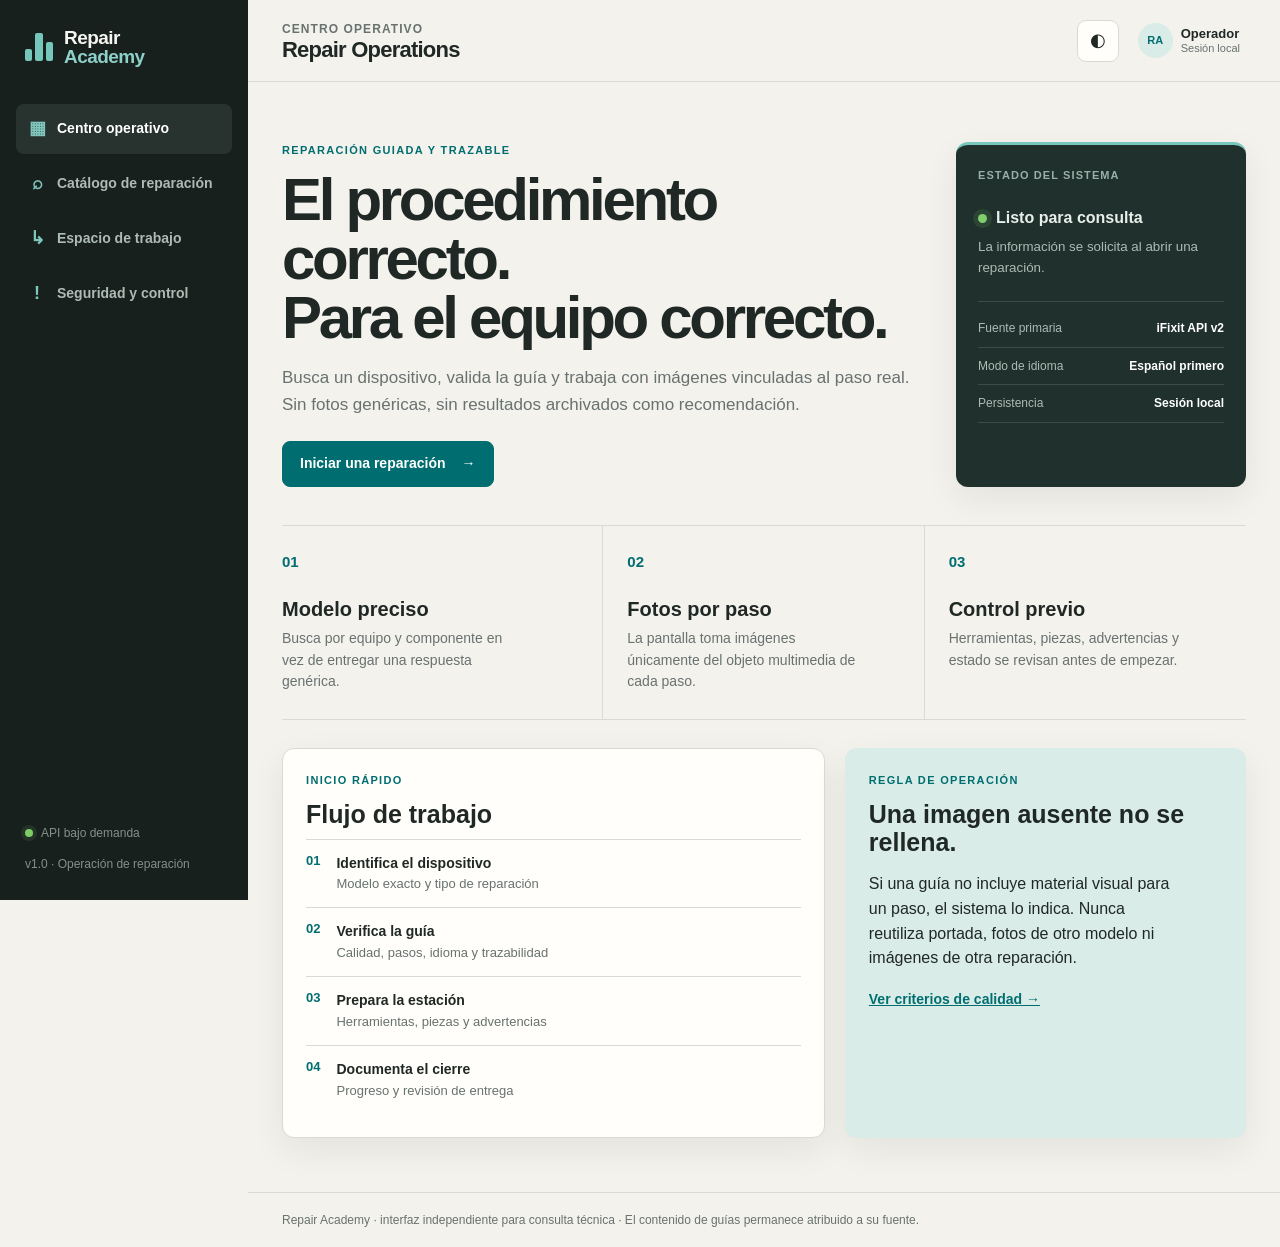
==== index.html @ 05220146 "feat: rebuild as modular repair operations workspace" ====
<!doctype html>
<html lang="es" data-theme="light">
<head>
  <meta charset="utf-8"><meta name="viewport" content="width=device-width,initial-scale=1">
  <meta name="description" content="Repair Academy: espacio operativo de reparación de iPhone con guías verificables y trazabilidad de fuente.">
  <title>Repair Academy | Repair Operations</title>
  <link rel="preconnect" href="https://api.fontshare.com"><link href="https://api.fontshare.com/v2/css?f[]=satoshi@400,500,700&f[]=cabinet-grotesk@600,700&display=swap" rel="stylesheet">
  <link rel="stylesheet" href="assets/styles.css">
</head>
<body>
<a class="skip-link" href="#app-main">Saltar al contenido</a>
<div class="app-shell">
  <aside class="sidebar" aria-label="Navegación principal">
    <a class="brand" href="#dashboard" aria-label="Repair Academy, inicio"><span class="brand-mark" aria-hidden="true"><i></i><i></i><i></i></span><span>Repair<br><b>Academy</b></span></a>
    <nav class="nav" aria-label="Módulos">
      <a data-route="dashboard" href="#dashboard"><span>▦</span> Centro operativo</a>
      <a data-route="catalog" href="#catalog"><span>⌕</span> Catálogo de reparación</a>
      <a data-route="workspace" href="#workspace"><span>↳</span> Espacio de trabajo</a>
      <a data-route="safety" href="#safety"><span>!</span> Seguridad y control</a>
    </nav>
    <div class="sidebar-bottom"><div class="connection"><i></i><span>API bajo demanda</span></div><p>v1.0 · Operación de reparación</p></div>
  </aside>
  <div class="content-shell">
    <header class="topbar"><button class="mobile-menu" id="mobile-menu" aria-label="Abrir navegación">☰</button><div><p class="crumb" id="crumb">Centro operativo</p><h1 id="page-title">Repair Operations</h1></div><div class="top-actions"><button class="theme-toggle" id="theme-toggle" aria-label="Cambiar a modo oscuro">◐</button><button class="operator"><span class="operator-avatar">RA</span><span class="operator-copy"><b>Operador</b><small>Sesión local</small></span></button></div></header>
    <main id="app-main">
      <section class="view active" data-view="dashboard">
        <div class="dashboard-hero"><div><p class="overline">REPARACIÓN GUIADA Y TRAZABLE</p><h2>El procedimiento correcto.<br>Para el equipo correcto.</h2><p class="lead">Busca un dispositivo, valida la guía y trabaja con imágenes vinculadas al paso real. Sin fotos genéricas, sin resultados archivados como recomendación.</p><a class="button primary" href="#catalog">Iniciar una reparación <span>→</span></a></div><aside class="hero-status"><p>ESTADO DEL SISTEMA</p><div><i class="pulse"></i><b>Listo para consulta</b></div><small>La información se solicita al abrir una reparación.</small><dl><div><dt>Fuente primaria</dt><dd>iFixit API v2</dd></div><div><dt>Modo de idioma</dt><dd>Español primero</dd></div><div><dt>Persistencia</dt><dd>Sesión local</dd></div></dl></aside></div>
        <section class="metric-grid" aria-label="Principios del sistema"><article><span class="metric-num">01</span><h3>Modelo preciso</h3><p>Busca por equipo y componente en vez de entregar una respuesta genérica.</p></article><article><span class="metric-num">02</span><h3>Fotos por paso</h3><p>La pantalla toma imágenes únicamente del objeto multimedia de cada paso.</p></article><article><span class="metric-num">03</span><h3>Control previo</h3><p>Herramientas, piezas, advertencias y estado se revisan antes de empezar.</p></article></section>
        <section class="two-col"><article class="panel"><div class="panel-head"><div><p class="overline">INICIO RÁPIDO</p><h3>Flujo de trabajo</h3></div></div><ol class="flow"><li><b>01</b><div><strong>Identifica el dispositivo</strong><span>Modelo exacto y tipo de reparación</span></div></li><li><b>02</b><div><strong>Verifica la guía</strong><span>Calidad, pasos, idioma y trazabilidad</span></div></li><li><b>03</b><div><strong>Prepara la estación</strong><span>Herramientas, piezas y advertencias</span></div></li><li><b>04</b><div><strong>Documenta el cierre</strong><span>Progreso y revisión de entrega</span></div></li></ol></article><article class="panel attention"><p class="overline">REGLA DE OPERACIÓN</p><h3>Una imagen ausente no se rellena.</h3><p>Si una guía no incluye material visual para un paso, el sistema lo indica. Nunca reutiliza portada, fotos de otro modelo ni imágenes de otra reparación.</p><a href="#safety">Ver criterios de calidad →</a></article></section>
      </section>
      <section class="view" data-view="catalog">
        <div class="view-intro"><div><p class="overline">EXPLORAR REPARACIONES</p><h2>Encuentra una guía adecuada</h2><p>Primero se consulta el índice interno de modelos. Después, la fuente devuelve la guía individual y sus recursos.</p></div></div>
        <section class="search-console"><div class="search-main"><label for="search-input">Modelo, pieza o intervención</label><div><input id="search-input" type="search" placeholder="Ej. iPhone 13 batería, iPhone 15 pantalla"><button class="button primary" id="search-button">Buscar</button></div></div><div class="quick-set"><span>Accesos directos</span><div id="quick-actions"></div></div></section>
        <section class="catalog-layout"><aside class="filter-panel"><p class="overline">FILTROS</p><label>Familia<select id="family-filter"><option value="all">Todos los modelos</option></select></label><label>Intervención<select id="component-filter"><option value="all">Todos los componentes</option><option value="battery">Batería</option><option value="screen">Pantalla</option><option value="charging">Puerto de carga</option><option value="camera">Cámara</option></select></label><button id="clear-filters" class="text-button">Limpiar filtros</button><hr><p class="filter-note">El catálogo es una ayuda de descubrimiento; la aplicación no declara que haya compatibilidad hasta validar la guía individual.</p></aside><div><div class="result-head"><h3>Modelos disponibles</h3><span id="catalog-count"></span></div><div class="device-grid" id="device-grid"></div></div></section>
        <section class="search-results hidden" id="search-results-section"><div class="result-head"><h3>Guías evaluadas</h3><span id="guide-status"></span></div><div id="guide-results" class="guide-grid"></div></section>
      </section>
      <section class="view" data-view="workspace">
        <div id="workspace-empty" class="workspace-empty"><p class="overline">ESPACIO DE TRABAJO</p><h2>Selecciona una guía para abrir una orden de reparación.</h2><p>El espacio agrupa prechequeo, herramientas, piezas, procedimiento, evidencia visual y cierre.</p><a class="button primary" href="#catalog">Abrir catálogo <span>→</span></a></div>
        <div id="workspace-content" class="hidden"></div>
      </section>
      <section class="view" data-view="safety">
        <div class="view-intro"><div><p class="overline">GOBERNANZA DEL PROCEDIMIENTO</p><h2>Seguridad, calidad y trazabilidad</h2><p>Las guías de terceros no sustituyen evaluación técnica ni procedimientos oficiales de servicio. Esta vista explica las reglas que aplica Repair Academy.</p></div></div>
        <div class="policy-grid"><article><span>01</span><h3>Selección de guía</h3><p>Prioriza coincidencia de componente, una guía destacada, título de reemplazo, material de pasos y descarta guías archivadas o en progreso.</p></article><article><span>02</span><h3>Integridad visual</h3><p>Cada imagen queda conectada a <code>step.media.data</code>. Una ausencia se comunica como ausencia, sin sustituciones engañosas.</p></article><article><span>03</span><h3>Idioma transparente</h3><p>Se solicita primero la versión en español. Si no existe, se identifica el fallback en inglés antes de iniciar.</p></article><article><span>04</span><h3>Contenido seguro</h3><p>El contenido remoto se transforma a texto plano. La aplicación no inyecta HTML externo en la interfaz.</p></article><article><span>05</span><h3>Fuente visible</h3><p>La guía original, su autor si está disponible y la URL se conservan en el expediente de la reparación.</p></article><article><span>06</span><h3>Uso responsable</h3><p>Para piezas genuinas, manuales oficiales o operaciones comerciales, verifica los programas y términos del fabricante y de cada fuente.</p></article></div>
      </section>
    </main>
    <footer>Repair Academy · interfaz independiente para consulta técnica · El contenido de guías permanece atribuido a su fuente.</footer>
  </div>
</div>
<dialog id="lightbox"><div class="lightbox-card"><button id="lightbox-close" aria-label="Cerrar imagen">×</button><img id="lightbox-image" alt="Imagen ampliada de la guía"><p id="lightbox-caption"></p></div></dialog>
<script src="assets/catalog.js"></script><script src="assets/app.js"></script>
</body>
</html>
---- assets/styles.css ----
/* Art direction: repair operations workspace → composed, technical, human. Palette: warm neutral + surgical teal. Typography: Cabinet Grotesk + Satoshi. */
:root{--bg:#f4f2ed;--surface:#fffefa;--surface-alt:#eeece5;--ink:#202826;--muted:#687270;--faint:#a7aeaa;--line:#d8dad4;--teal:#006e70;--teal-2:#d9ece7;--amber:#98631b;--danger:#9f3440;--success:#3e7826;--radius:12px;--shadow:0 12px 34px rgba(25,35,32,.07);--body:'Satoshi',sans-serif;--display:'Cabinet Grotesk',sans-serif}
[data-theme=dark]{--bg:#141817;--surface:#1d2220;--surface-alt:#262d2a;--ink:#ebf0ec;--muted:#adb7b2;--faint:#727c76;--line:#39413d;--teal:#6bbdb7;--teal-2:#25423f;--amber:#dfad62;--danger:#e1858e;--success:#95cb71;--shadow:0 12px 34px rgba(0,0,0,.25)}
*{box-sizing:border-box}html{scroll-behavior:smooth}body{margin:0;background:var(--bg);color:var(--ink);font:16px/1.55 var(--body);-webkit-font-smoothing:antialiased}button,input,select{font:inherit}button{cursor:pointer}a{color:var(--teal)}.hidden{display:none!important}.skip-link{position:absolute;left:-9999px;z-index:99}.skip-link:focus{left:16px;top:12px;padding:10px;background:var(--surface);color:var(--ink);border:2px solid var(--teal)}
.app-shell{min-height:100vh;display:grid;grid-template-columns:248px minmax(0,1fr)}.sidebar{background:#18201e;color:#e8eee9;display:flex;flex-direction:column;padding:26px 16px;position:sticky;top:0;height:100vh}.brand{display:flex;align-items:center;gap:11px;color:#f5f6f1;text-decoration:none;font:600 19px/1 var(--display);letter-spacing:-.03em;padding:2px 9px 38px}.brand b{color:#8cd0c8}.brand-mark{width:28px;height:28px;display:grid;grid-template-columns:repeat(3,1fr);gap:3px;align-items:end}.brand-mark i{display:block;background:#75c6bb;border-radius:2px}.brand-mark i:nth-child(1){height:42%}.brand-mark i:nth-child(2){height:100%}.brand-mark i:nth-child(3){height:67%}.nav{display:grid;gap:5px}.nav a{color:#aebbb4;text-decoration:none;padding:11px 12px;border-radius:8px;display:flex;align-items:center;gap:11px;font-size:14px;font-weight:700}.nav a span{width:18px;text-align:center;color:#7fc7bc;font-size:18px}.nav a:hover,.nav a.active{background:#28332f;color:#fff}.sidebar-bottom{margin-top:auto;padding:15px 9px 0;font-size:12px;color:#829088}.sidebar-bottom p{margin:13px 0 0}.connection{display:flex;align-items:center;gap:8px}.connection i{width:8px;height:8px;border-radius:50%;background:#7dcc65;box-shadow:0 0 0 4px rgba(124,204,101,.11)}
.content-shell{min-width:0}.topbar{min-height:82px;border-bottom:1px solid var(--line);display:flex;align-items:center;justify-content:space-between;padding:14px 34px;background:color-mix(in srgb,var(--bg) 94%,transparent);backdrop-filter:blur(15px);position:sticky;top:0;z-index:5}.crumb{font-size:12px;letter-spacing:.09em;text-transform:uppercase;font-weight:700;color:var(--muted);margin:0 0 1px}.topbar h1{font:700 22px/1 var(--display);letter-spacing:-.035em;margin:0}.top-actions{display:flex;gap:13px;align-items:center}.theme-toggle,.mobile-menu{height:42px;width:42px;border:1px solid var(--line);border-radius:9px;background:var(--surface);color:var(--ink);font-size:18px}.operator{border:0;background:transparent;display:flex;align-items:center;gap:8px;color:var(--ink);text-align:left}.operator-avatar{background:var(--teal-2);color:var(--teal);width:35px;height:35px;border-radius:50%;display:grid;place-items:center;font-size:11px;font-weight:700}.operator-copy{display:grid;font-size:13px;line-height:1.2}.operator-copy small{color:var(--muted);font-size:11px}.mobile-menu{display:none}main{padding:36px 34px 54px;max-width:1400px}.view{display:none}.view.active{display:block}.overline{font-size:11px;letter-spacing:.12em;color:var(--teal);font-weight:700;margin:0 0 12px}.dashboard-hero{display:grid;grid-template-columns:minmax(0,1.45fr) minmax(290px,.55fr);gap:26px;padding:24px 0 38px}.dashboard-hero h2,.view-intro h2,.workspace-empty h2{font:700 clamp(34px,5vw,60px)/.98 var(--display);letter-spacing:-.055em;margin:0 0 18px}.lead,.view-intro p,.workspace-empty p{max-width:670px;color:var(--muted);font-size:17px;margin:0}.button{min-height:46px;display:inline-flex;align-items:center;justify-content:center;gap:16px;padding:0 17px;border-radius:8px;text-decoration:none;border:1px solid var(--line);font-weight:700;font-size:14px}.button.primary{background:var(--teal);border-color:var(--teal);color:#fff;margin-top:23px}.button.primary:hover{filter:brightness(.93)}.hero-status{background:#20302c;color:#e8efea;padding:22px;border-radius:var(--radius);border-top:3px solid #78c7bc;box-shadow:var(--shadow)}.hero-status>p{font-size:11px;letter-spacing:.1em;color:#99b0a7;margin:0 0 22px;font-weight:700}.hero-status>div{display:flex;align-items:center;gap:9px}.hero-status small{color:#aebbb4;display:block;margin-top:6px}.pulse{width:9px;height:9px;border-radius:50%;background:#7fd06d;box-shadow:0 0 0 5px rgba(127,208,109,.12)}.hero-status dl{border-top:1px solid #3b4b45;margin:23px 0 0;padding-top:8px}.hero-status dl div{display:flex;justify-content:space-between;border-bottom:1px solid #3b4b45;padding:9px 0;font-size:12px}.hero-status dt{color:#aebbb4}.hero-status dd{margin:0;color:#fff;font-weight:700}.metric-grid{display:grid;grid-template-columns:repeat(3,1fr);border-top:1px solid var(--line);border-bottom:1px solid var(--line)}.metric-grid article{padding:24px 24px 26px;border-right:1px solid var(--line)}.metric-grid article:first-child{padding-left:0}.metric-grid article:last-child{border:0}.metric-num{font:700 15px var(--display);color:var(--teal)}.metric-grid h3{font:700 20px/1.1 var(--display);margin:23px 0 8px}.metric-grid p{font-size:14px;color:var(--muted);margin:0;max-width:30ch}.two-col{display:grid;grid-template-columns:1.15fr .85fr;gap:20px;margin-top:28px}.panel{background:var(--surface);border:1px solid var(--line);border-radius:var(--radius);padding:23px;box-shadow:var(--shadow)}.panel h3{font:700 25px/1.1 var(--display);margin:0}.flow{list-style:none;padding:10px 0 0;margin:0}.flow li{display:flex;gap:16px;border-top:1px solid var(--line);padding:13px 0}.flow li b{font:700 13px var(--display);color:var(--teal)}.flow li div{display:grid}.flow li strong{font-size:14px}.flow li span{font-size:13px;color:var(--muted)}.attention{background:var(--teal-2);border-color:transparent}.attention p:not(.overline){color:var(--ink);max-width:34ch}.attention a{font-size:14px;font-weight:700}.view-intro{padding-bottom:28px}.view-intro h2{font-size:clamp(34px,4vw,49px)}
.search-console{background:var(--surface);border:1px solid var(--line);border-radius:var(--radius);box-shadow:var(--shadow);padding:20px;margin-bottom:25px}.search-main label{display:block;font-size:13px;font-weight:700;margin-bottom:8px}.search-main>div{display:flex;gap:10px}.search-main input{height:50px;min-width:0;flex:1;border:1px solid var(--line);background:var(--bg);color:var(--ink);border-radius:8px;padding:0 13px;outline:none}.search-main input:focus{outline:2px solid var(--teal);outline-offset:2px}.search-main .button{margin:0}.quick-set{display:flex;align-items:center;gap:16px;margin-top:15px;padding-top:15px;border-top:1px solid var(--line);font-size:12px;color:var(--muted)}.quick-set div{display:flex;flex-wrap:wrap;gap:7px}.quick{border:1px solid var(--line);background:var(--surface-alt);color:var(--ink);padding:5px 9px;border-radius:999px;font-size:12px}.catalog-layout{display:grid;grid-template-columns:220px minmax(0,1fr);gap:24px}.filter-panel{border-right:1px solid var(--line);padding-right:20px}.filter-panel label{display:grid;gap:6px;margin:15px 0;font-size:13px;font-weight:700}.filter-panel select{width:100%;height:39px;border:1px solid var(--line);border-radius:7px;background:var(--surface);color:var(--ink);padding:0 8px}.text-button{border:0;background:transparent;color:var(--teal);font-size:13px;font-weight:700;padding:0}.filter-panel hr{border:0;border-top:1px solid var(--line);margin:22px 0}.filter-note{font-size:12px;color:var(--muted)}.result-head{display:flex;justify-content:space-between;align-items:baseline;margin:0 0 13px}.result-head h3{font:700 22px/1 var(--display);margin:0}.result-head span{font-size:13px;color:var(--muted)}.device-grid,.guide-grid{display:grid;grid-template-columns:repeat(auto-fill,minmax(min(100%,235px),1fr));gap:13px}.device-card,.guide-card{background:var(--surface);border:1px solid var(--line);border-radius:10px;padding:16px;display:flex;flex-direction:column;gap:10px;min-height:168px}.device-card h4,.guide-card h4{font:700 19px/1.08 var(--display);margin:0;letter-spacing:-.025em}.device-card p,.guide-card p{font-size:13px;color:var(--muted);margin:0}.component-row{display:flex;flex-wrap:wrap;gap:5px;margin-top:auto}.tag{font-size:11px;color:var(--muted);background:var(--surface-alt);padding:4px 7px;border-radius:999px}.device-card button,.guide-card button{align-self:flex-start;border:0;background:none;color:var(--teal);font-weight:700;font-size:13px;padding:3px 0}.search-results{margin-top:34px}.guide-card .quality{font-size:11px;color:var(--success);font-weight:700}.guide-card .quality.warn{color:var(--amber)}.loading-card{min-height:180px;border-radius:10px;background:linear-gradient(90deg,var(--surface-alt),var(--surface),var(--surface-alt));background-size:200% 100%;animation:shimmer 1.4s infinite}@keyframes shimmer{to{background-position:-200% 0}}
.workspace-empty{padding:80px 10px;text-align:center}.workspace-empty h2{max-width:720px;margin-inline:auto}.workspace-empty p{margin:auto}.workspace-shell{display:grid;gap:18px}.job-bar{display:grid;grid-template-columns:minmax(0,1fr) auto;gap:20px;align-items:start;border-bottom:1px solid var(--line);padding-bottom:20px}.job-bar h2{font:700 clamp(28px,4vw,43px)/1 var(--display);letter-spacing:-.045em;margin:0 0 8px}.job-meta{display:flex;flex-wrap:wrap;gap:7px}.status-tag{font-size:12px;padding:5px 8px;border-radius:999px;background:var(--surface-alt);color:var(--muted)}.status-tag.good{background:var(--teal-2);color:var(--teal)}.source-link{font-size:13px;font-weight:700}.workspace-grid{display:grid;grid-template-columns:280px minmax(0,1fr);gap:20px}.job-sidebar{display:grid;align-content:start;gap:13px}.work-card,.step-card{background:var(--surface);border:1px solid var(--line);border-radius:var(--radius);padding:17px}.work-card h3{font:700 17px/1.15 var(--display);margin:0 0 12px}.check-list{list-style:none;margin:0;padding:0;display:grid;gap:9px}.check-list label{display:flex;gap:8px;align-items:flex-start;font-size:13px}.check-list input{accent-color:var(--teal);margin-top:4px}.check-list small{color:var(--muted);display:block}.warning{border-left:3px solid var(--amber);background:color-mix(in srgb,var(--amber) 10%,var(--surface));font-size:13px;color:var(--ink)}.warning strong{display:block;margin-bottom:4px}.tools-list,.parts-list{list-style:none;margin:0;padding:0;display:grid;gap:8px}.tools-list li,.parts-list li{font-size:13px;border-bottom:1px solid var(--line);padding-bottom:8px}.tools-list li:last-child,.parts-list li:last-child{border:0;padding:0}.work-content{min-width:0}.progress-block{margin-bottom:13px}.progress-line{height:7px;background:var(--surface-alt);border-radius:999px;overflow:hidden}.progress-line i{display:block;background:var(--teal);height:100%;width:0;transition:width .18s}.progress-copy{font-size:12px;color:var(--muted);margin:6px 0 0}.steps-list{display:grid;gap:13px}.step-card{display:grid;grid-template-columns:45px minmax(0,1fr);gap:12px}.step-number{font:700 24px/1 var(--display);color:var(--teal)}.step-card h3{font:700 20px/1.12 var(--display);margin:0 0 8px}.step-copy{font-size:15px}.step-copy p{margin:0 0 8px}.media-grid{display:grid;grid-template-columns:repeat(auto-fit,minmax(168px,1fr));gap:8px;margin-top:13px}.photo{border:1px solid var(--line);border-radius:8px;padding:0;overflow:hidden;background:var(--surface-alt)}.photo img{display:block;width:100%;aspect-ratio:4/3;object-fit:cover}.no-photo{margin-top:13px;background:var(--surface-alt);padding:11px;font-size:13px;color:var(--muted);border-radius:7px}.step-done{display:inline-flex;gap:7px;align-items:center;margin-top:14px;font-size:13px;color:var(--muted)}.step-done input{accent-color:var(--teal)}.trace{font-size:12px;color:var(--muted);border-top:1px solid var(--line);padding-top:12px}.trace code{background:var(--surface-alt);padding:2px 4px;border-radius:4px;color:var(--ink)}
.policy-grid{display:grid;grid-template-columns:repeat(3,1fr);gap:13px}.policy-grid article{background:var(--surface);border:1px solid var(--line);border-radius:var(--radius);padding:19px}.policy-grid span{font:700 13px var(--display);color:var(--teal)}.policy-grid h3{font:700 20px/1.1 var(--display);margin:22px 0 8px}.policy-grid p{font-size:14px;color:var(--muted);margin:0}code{font-family:ui-monospace,SFMono-Regular,monospace;font-size:.9em}footer{border-top:1px solid var(--line);color:var(--muted);font-size:12px;padding:18px 34px}dialog{max-width:min(1000px,94vw);padding:0;border:0;background:transparent}dialog::backdrop{background:rgba(0,0,0,.75)}.lightbox-card{position:relative;background:var(--surface);padding:12px;border-radius:12px}.lightbox-card img{max-height:80vh;max-width:100%;margin:auto;display:block}.lightbox-card button{position:absolute;right:20px;top:20px;width:39px;height:39px;border:0;border-radius:50%;font-size:21px;background:var(--ink);color:var(--surface)}.lightbox-card p{margin:8px 4px 0;color:var(--muted);font-size:13px}.error-box,.empty-box{padding:20px;border:1px dashed var(--line);border-radius:var(--radius);background:var(--surface);color:var(--muted)}.error-box{border-color:var(--danger);color:var(--danger)}
@media(max-width:980px){.app-shell{grid-template-columns:1fr}.sidebar{position:fixed;left:-260px;z-index:20;width:248px;transition:left .2s}.sidebar.open{left:0}.mobile-menu{display:block}.topbar{padding:14px 20px}.operator-copy{display:none}main{padding:26px 20px 44px}.dashboard-hero,.two-col,.workspace-grid{grid-template-columns:1fr}.metric-grid{grid-template-columns:1fr}.metric-grid article{border-right:0;border-bottom:1px solid var(--line);padding:19px 0}.metric-grid article:last-child{border-bottom:0}.catalog-layout{grid-template-columns:1fr}.filter-panel{border-right:0;border-bottom:1px solid var(--line);padding:0 0 17px;display:grid;grid-template-columns:1fr 1fr;gap:0 15px}.filter-panel .overline,.filter-panel hr,.filter-panel .filter-note{grid-column:1/-1}.filter-panel hr{width:100%}.job-bar{grid-template-columns:1fr}.policy-grid{grid-template-columns:repeat(2,1fr)}}
@media(max-width:600px){.dashboard-hero{padding-top:5px}.dashboard-hero h2,.view-intro h2,.workspace-empty h2{font-size:36px}.search-main>div{flex-direction:column}.search-main .button{width:100%}.quick-set{align-items:flex-start;flex-direction:column}.filter-panel{grid-template-columns:1fr}.topbar h1{font-size:20px}.operator{display:none}.step-card{grid-template-columns:34px minmax(0,1fr);padding:13px}.step-number{font-size:19px}.policy-grid{grid-template-columns:1fr}.job-meta{margin-bottom:4px}footer{padding:17px 20px}.device-grid,.guide-grid{grid-template-columns:1fr}}
@media(prefers-reduced-motion:reduce){*,*:before,*:after{animation:none!important;transition:none!important;scroll-behavior:auto!important}}
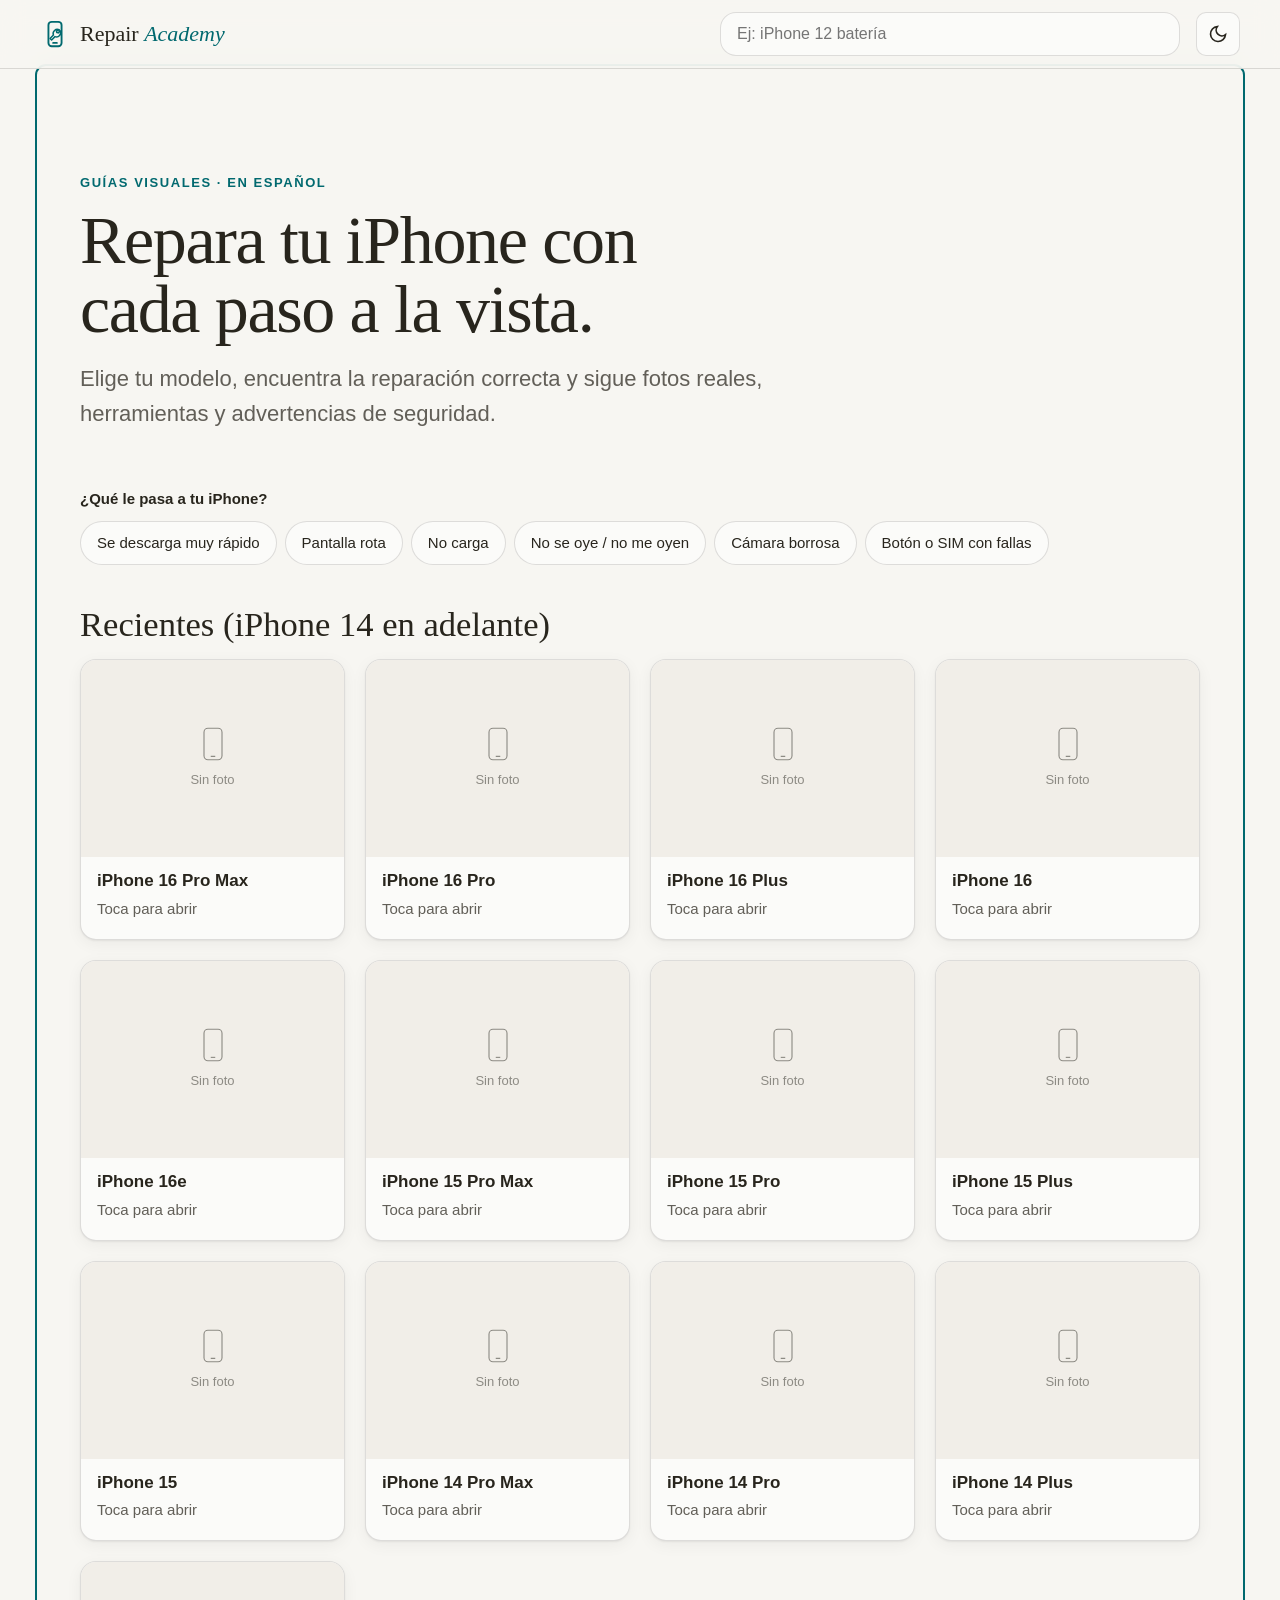
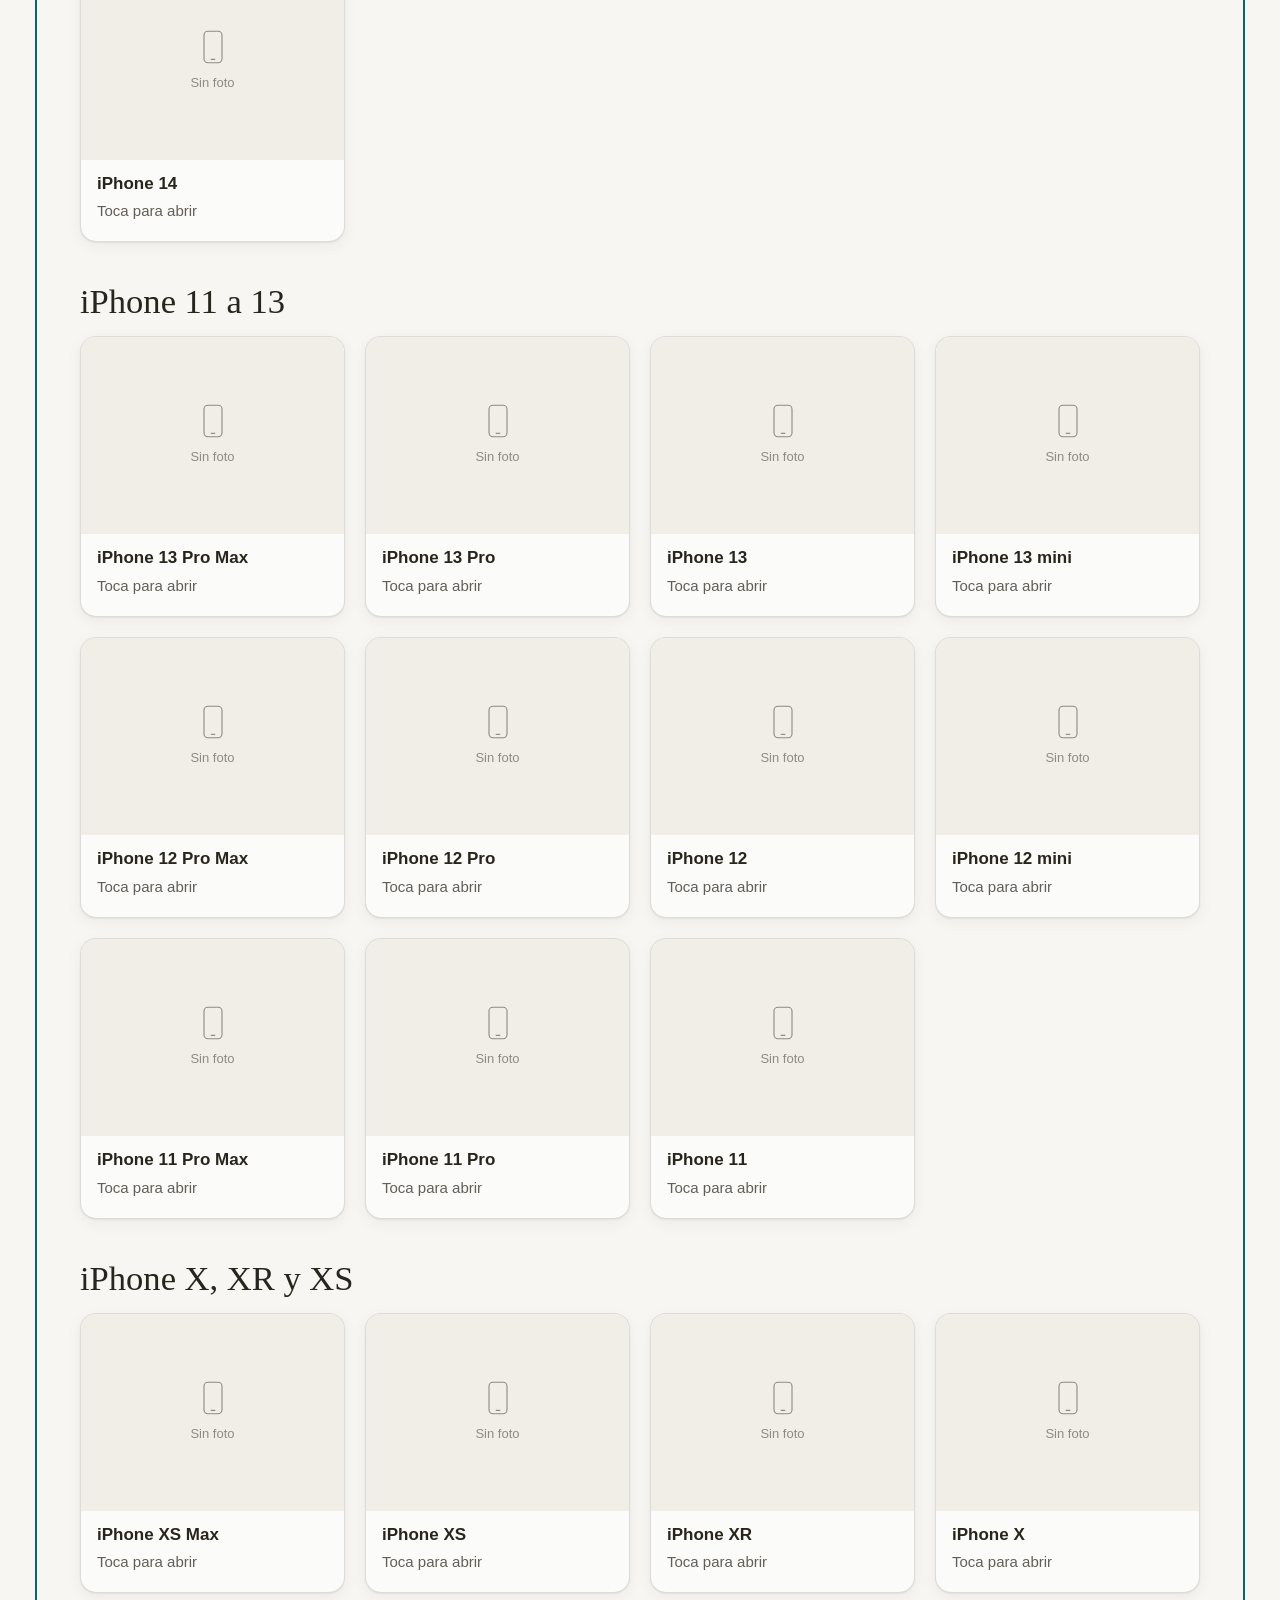
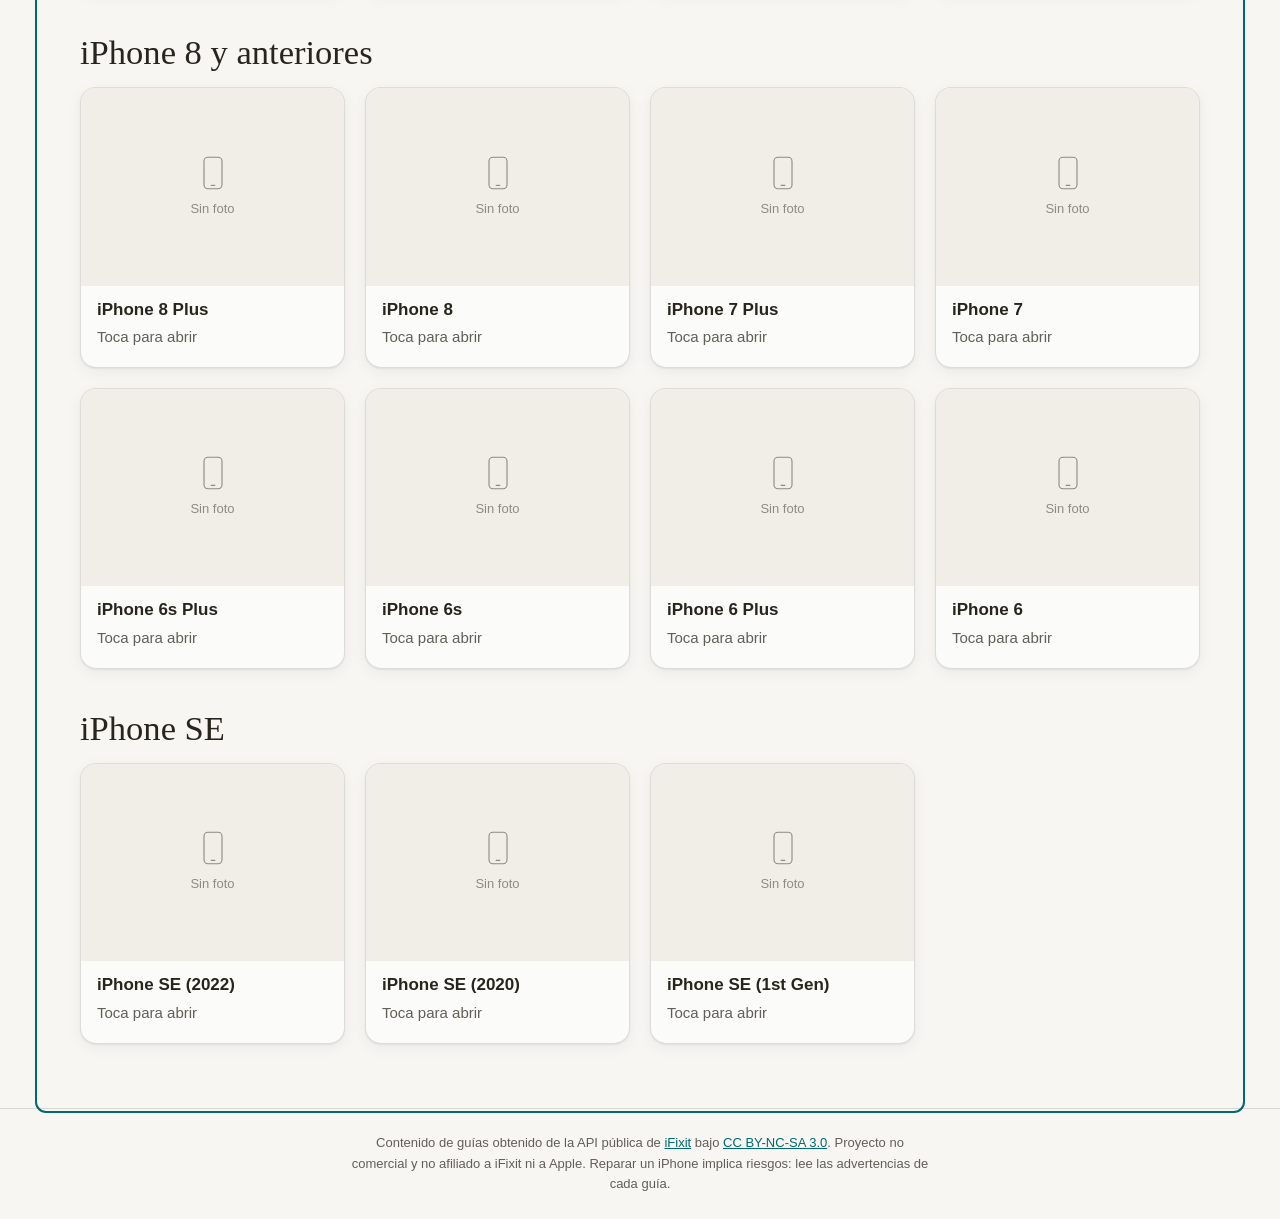
==== commit 0b24b37c: "feat: Repair Academy v2 - ranking de guias, fotos por paso, categorias, modo taller, UI renovada" ====
--- a/index.html
+++ b/index.html
@@ -1,52 +1,33 @@
 <!doctype html>
 <html lang="es" data-theme="light">
 <head>
-  <meta charset="utf-8"><meta name="viewport" content="width=device-width,initial-scale=1">
-  <meta name="description" content="Repair Academy: espacio operativo de reparación de iPhone con guías verificables y trazabilidad de fuente.">
-  <title>Repair Academy | Repair Operations</title>
-  <link rel="preconnect" href="https://api.fontshare.com"><link href="https://api.fontshare.com/v2/css?f[]=satoshi@400,500,700&f[]=cabinet-grotesk@600,700&display=swap" rel="stylesheet">
-  <link rel="stylesheet" href="assets/styles.css">
+<meta charset="utf-8">
+<meta name="viewport" content="width=device-width,initial-scale=1">
+<title>Repair Academy — Guías visuales para reparar iPhone</title>
+<meta name="description" content="Guías de reparación de iPhone en español con fotos paso a paso, herramientas, piezas y advertencias de seguridad.">
+<link rel="preconnect" href="https://api.fontshare.com">
+<link href="https://api.fontshare.com/v2/css?f[]=satoshi@400,500,700&f[]=boska@400,500,700&display=swap" rel="stylesheet">
+<link rel="stylesheet" href="assets/style.css">
 </head>
 <body>
-<a class="skip-link" href="#app-main">Saltar al contenido</a>
-<div class="app-shell">
-  <aside class="sidebar" aria-label="Navegación principal">
-    <a class="brand" href="#dashboard" aria-label="Repair Academy, inicio"><span class="brand-mark" aria-hidden="true"><i></i><i></i><i></i></span><span>Repair<br><b>Academy</b></span></a>
-    <nav class="nav" aria-label="Módulos">
-      <a data-route="dashboard" href="#dashboard"><span>▦</span> Centro operativo</a>
-      <a data-route="catalog" href="#catalog"><span>⌕</span> Catálogo de reparación</a>
-      <a data-route="workspace" href="#workspace"><span>↳</span> Espacio de trabajo</a>
-      <a data-route="safety" href="#safety"><span>!</span> Seguridad y control</a>
-    </nav>
-    <div class="sidebar-bottom"><div class="connection"><i></i><span>API bajo demanda</span></div><p>v1.0 · Operación de reparación</p></div>
-  </aside>
-  <div class="content-shell">
-    <header class="topbar"><button class="mobile-menu" id="mobile-menu" aria-label="Abrir navegación">☰</button><div><p class="crumb" id="crumb">Centro operativo</p><h1 id="page-title">Repair Operations</h1></div><div class="top-actions"><button class="theme-toggle" id="theme-toggle" aria-label="Cambiar a modo oscuro">◐</button><button class="operator"><span class="operator-avatar">RA</span><span class="operator-copy"><b>Operador</b><small>Sesión local</small></span></button></div></header>
-    <main id="app-main">
-      <section class="view active" data-view="dashboard">
-        <div class="dashboard-hero"><div><p class="overline">REPARACIÓN GUIADA Y TRAZABLE</p><h2>El procedimiento correcto.<br>Para el equipo correcto.</h2><p class="lead">Busca un dispositivo, valida la guía y trabaja con imágenes vinculadas al paso real. Sin fotos genéricas, sin resultados archivados como recomendación.</p><a class="button primary" href="#catalog">Iniciar una reparación <span>→</span></a></div><aside class="hero-status"><p>ESTADO DEL SISTEMA</p><div><i class="pulse"></i><b>Listo para consulta</b></div><small>La información se solicita al abrir una reparación.</small><dl><div><dt>Fuente primaria</dt><dd>iFixit API v2</dd></div><div><dt>Modo de idioma</dt><dd>Español primero</dd></div><div><dt>Persistencia</dt><dd>Sesión local</dd></div></dl></aside></div>
-        <section class="metric-grid" aria-label="Principios del sistema"><article><span class="metric-num">01</span><h3>Modelo preciso</h3><p>Busca por equipo y componente en vez de entregar una respuesta genérica.</p></article><article><span class="metric-num">02</span><h3>Fotos por paso</h3><p>La pantalla toma imágenes únicamente del objeto multimedia de cada paso.</p></article><article><span class="metric-num">03</span><h3>Control previo</h3><p>Herramientas, piezas, advertencias y estado se revisan antes de empezar.</p></article></section>
-        <section class="two-col"><article class="panel"><div class="panel-head"><div><p class="overline">INICIO RÁPIDO</p><h3>Flujo de trabajo</h3></div></div><ol class="flow"><li><b>01</b><div><strong>Identifica el dispositivo</strong><span>Modelo exacto y tipo de reparación</span></div></li><li><b>02</b><div><strong>Verifica la guía</strong><span>Calidad, pasos, idioma y trazabilidad</span></div></li><li><b>03</b><div><strong>Prepara la estación</strong><span>Herramientas, piezas y advertencias</span></div></li><li><b>04</b><div><strong>Documenta el cierre</strong><span>Progreso y revisión de entrega</span></div></li></ol></article><article class="panel attention"><p class="overline">REGLA DE OPERACIÓN</p><h3>Una imagen ausente no se rellena.</h3><p>Si una guía no incluye material visual para un paso, el sistema lo indica. Nunca reutiliza portada, fotos de otro modelo ni imágenes de otra reparación.</p><a href="#safety">Ver criterios de calidad →</a></article></section>
-      </section>
-      <section class="view" data-view="catalog">
-        <div class="view-intro"><div><p class="overline">EXPLORAR REPARACIONES</p><h2>Encuentra una guía adecuada</h2><p>Primero se consulta el índice interno de modelos. Después, la fuente devuelve la guía individual y sus recursos.</p></div></div>
-        <section class="search-console"><div class="search-main"><label for="search-input">Modelo, pieza o intervención</label><div><input id="search-input" type="search" placeholder="Ej. iPhone 13 batería, iPhone 15 pantalla"><button class="button primary" id="search-button">Buscar</button></div></div><div class="quick-set"><span>Accesos directos</span><div id="quick-actions"></div></div></section>
-        <section class="catalog-layout"><aside class="filter-panel"><p class="overline">FILTROS</p><label>Familia<select id="family-filter"><option value="all">Todos los modelos</option></select></label><label>Intervención<select id="component-filter"><option value="all">Todos los componentes</option><option value="battery">Batería</option><option value="screen">Pantalla</option><option value="charging">Puerto de carga</option><option value="camera">Cámara</option></select></label><button id="clear-filters" class="text-button">Limpiar filtros</button><hr><p class="filter-note">El catálogo es una ayuda de descubrimiento; la aplicación no declara que haya compatibilidad hasta validar la guía individual.</p></aside><div><div class="result-head"><h3>Modelos disponibles</h3><span id="catalog-count"></span></div><div class="device-grid" id="device-grid"></div></div></section>
-        <section class="search-results hidden" id="search-results-section"><div class="result-head"><h3>Guías evaluadas</h3><span id="guide-status"></span></div><div id="guide-results" class="guide-grid"></div></section>
-      </section>
-      <section class="view" data-view="workspace">
-        <div id="workspace-empty" class="workspace-empty"><p class="overline">ESPACIO DE TRABAJO</p><h2>Selecciona una guía para abrir una orden de reparación.</h2><p>El espacio agrupa prechequeo, herramientas, piezas, procedimiento, evidencia visual y cierre.</p><a class="button primary" href="#catalog">Abrir catálogo <span>→</span></a></div>
-        <div id="workspace-content" class="hidden"></div>
-      </section>
-      <section class="view" data-view="safety">
-        <div class="view-intro"><div><p class="overline">GOBERNANZA DEL PROCEDIMIENTO</p><h2>Seguridad, calidad y trazabilidad</h2><p>Las guías de terceros no sustituyen evaluación técnica ni procedimientos oficiales de servicio. Esta vista explica las reglas que aplica Repair Academy.</p></div></div>
-        <div class="policy-grid"><article><span>01</span><h3>Selección de guía</h3><p>Prioriza coincidencia de componente, una guía destacada, título de reemplazo, material de pasos y descarta guías archivadas o en progreso.</p></article><article><span>02</span><h3>Integridad visual</h3><p>Cada imagen queda conectada a <code>step.media.data</code>. Una ausencia se comunica como ausencia, sin sustituciones engañosas.</p></article><article><span>03</span><h3>Idioma transparente</h3><p>Se solicita primero la versión en español. Si no existe, se identifica el fallback en inglés antes de iniciar.</p></article><article><span>04</span><h3>Contenido seguro</h3><p>El contenido remoto se transforma a texto plano. La aplicación no inyecta HTML externo en la interfaz.</p></article><article><span>05</span><h3>Fuente visible</h3><p>La guía original, su autor si está disponible y la URL se conservan en el expediente de la reparación.</p></article><article><span>06</span><h3>Uso responsable</h3><p>Para piezas genuinas, manuales oficiales o operaciones comerciales, verifica los programas y términos del fabricante y de cada fuente.</p></article></div>
-      </section>
-    </main>
-    <footer>Repair Academy · interfaz independiente para consulta técnica · El contenido de guías permanece atribuido a su fuente.</footer>
-  </div>
-</div>
-<dialog id="lightbox"><div class="lightbox-card"><button id="lightbox-close" aria-label="Cerrar imagen">×</button><img id="lightbox-image" alt="Imagen ampliada de la guía"><p id="lightbox-caption"></p></div></dialog>
-<script src="assets/catalog.js"></script><script src="assets/app.js"></script>
+<a class="skip" href="#app">Saltar al contenido</a>
+<header class="top">
+  <a class="brand" href="#/" aria-label="Repair Academy, inicio">
+    <svg width="30" height="30" viewBox="0 0 32 32" fill="none" stroke="currentColor" stroke-width="2" stroke-linecap="round" stroke-linejoin="round" aria-hidden="true"><rect x="9" y="3" width="14" height="26" rx="3.5"/><path d="M14 25.5h4"/><path d="M20.5 11.5a4.5 4.5 0 0 0-6.2 5.6l-3.6 3.6 1.7 1.7 3.6-3.6a4.5 4.5 0 0 0 5.6-6.2l-2.2 2.2-1.5-.4-.4-1.5z" stroke-width="1.6"/></svg>
+    <span>Repair <em>Academy</em></span>
+  </a>
+  <form class="search" role="search" id="searchForm">
+    <label class="sr-only" for="q">Buscar modelo o pieza</label>
+    <input id="q" type="search" placeholder="Ej: iPhone 12 batería" autocomplete="off">
+  </form>
+  <button class="icon-btn" id="themeBtn" aria-label="Cambiar tema" type="button"></button>
+</header>
+<main id="app" tabindex="-1"></main>
+<dialog id="lb" aria-label="Imagen ampliada"><button class="lb-close" id="lbClose" aria-label="Cerrar" type="button">✕</button><img id="lbImg" alt=""><p id="lbCap"></p></dialog>
+<footer class="foot">
+  <p>Contenido de guías obtenido de la API pública de <a href="https://www.ifixit.com" target="_blank" rel="noopener noreferrer">iFixit</a> bajo <a href="https://creativecommons.org/licenses/by-nc-sa/3.0/" target="_blank" rel="noopener noreferrer">CC BY-NC-SA 3.0</a>. Proyecto no comercial y no afiliado a iFixit ni a Apple. Reparar un iPhone implica riesgos: lee las advertencias de cada guía.</p>
+</footer>
+<script src="assets/api.js"></script>
+<script src="assets/app.js"></script>
 </body>
 </html>
--- a/assets/style.css
+++ b/assets/style.css
@@ -0,0 +1,116 @@
+/* Art direction: taller de precisión, editorial y calmado. Superficies cálidas, un solo acento teal. */
+:root,[data-theme="light"]{
+  --bg:#f7f6f2;--surface:#fbfbf9;--surface-2:#f1eee8;--surface-3:#e6e3dc;--line:oklch(.25 .01 80/.14);
+  --text:#28251d;--muted:#625f58;--faint:#8d8b84;--inverse:#fbfaf6;
+  --primary:#01696f;--primary-h:#0c4e54;--warn:#964219;--warn-bg:#f3e4d8;--ok:#437a22;--ok-bg:#e1ebd8;--note-bg:#dde9ea;
+  --sh1:0 1px 2px oklch(.2 .01 80/.06),0 4px 16px oklch(.2 .01 80/.05);--sh2:0 2px 4px oklch(.2 .01 80/.08),0 14px 34px oklch(.2 .01 80/.1);
+}
+[data-theme="dark"]{
+  --bg:#151412;--surface:#1c1b19;--surface-2:#22211f;--surface-3:#2d2c2a;--line:oklch(.9 .01 80/.14);
+  --text:#e4e2dd;--muted:#a3a19b;--faint:#74726d;--inverse:#16150f;
+  --primary:#5fb0ba;--primary-h:#8cc8d0;--warn:#e29a6b;--warn-bg:#3a2b21;--ok:#8cc563;--ok-bg:#2b3626;--note-bg:#23333a;
+  --sh1:0 1px 2px #0004;--sh2:0 14px 34px #0006;
+}
+:root{--r1:6px;--r2:10px;--r3:16px;--fd:'Boska',Georgia,serif;--fb:'Satoshi','Helvetica Neue',sans-serif;
+--xs:clamp(.75rem,.7rem + .2vw,.8125rem);--sm:clamp(.875rem,.82rem + .25vw,.9375rem);--base:clamp(1rem,.95rem + .2vw,1.0625rem);--lg:clamp(1.125rem,1rem + .5vw,1.375rem);--xl:clamp(1.5rem,1.2rem + 1.2vw,2.25rem);--hero:clamp(2.25rem,1rem + 4.5vw,4.25rem)}
+*,*::before,*::after{box-sizing:border-box;margin:0;padding:0}
+html{scroll-behavior:smooth;-webkit-font-smoothing:antialiased;scroll-padding-top:80px}
+body{min-height:100dvh;background:var(--bg);color:var(--text);font:400 var(--base)/1.6 var(--fb);display:flex;flex-direction:column}
+body.lock{overflow:hidden}
+img,svg{display:block;max-width:100%;height:auto}
+button,input{font:inherit;color:inherit}button{cursor:pointer;background:none;border:0}
+h1,h2,h3{line-height:1.15;text-wrap:balance}p,li{text-wrap:pretty}
+a{color:var(--primary)}
+:focus-visible{outline:2px solid var(--primary);outline-offset:3px;border-radius:var(--r1)}
+.sr-only{position:absolute;width:1px;height:1px;overflow:hidden;clip:rect(0,0,0,0);white-space:nowrap}
+.skip{position:absolute;left:-999px;top:8px;background:var(--primary);color:var(--inverse);padding:8px 14px;border-radius:var(--r1);z-index:99}.skip:focus{left:8px}
+
+.top{position:sticky;top:0;z-index:20;display:flex;align-items:center;gap:16px;padding:12px clamp(16px,4vw,40px);background:color-mix(in oklab,var(--bg) 88%,transparent);backdrop-filter:blur(12px);border-bottom:1px solid var(--line)}
+.brand{display:flex;align-items:center;gap:10px;text-decoration:none;color:var(--text);font:500 var(--lg)/1 var(--fd);white-space:nowrap}
+.brand svg{color:var(--primary)}.brand em{font-style:italic;color:var(--primary)}
+.search{flex:1;max-width:460px;margin-left:auto}
+.search input{width:100%;min-height:44px;padding:0 16px;border-radius:var(--r3);border:1px solid var(--line);background:var(--surface);font-size:1rem}
+.icon-btn{width:44px;height:44px;border-radius:var(--r2);display:grid;place-items:center;border:1px solid var(--line);background:var(--surface)}
+.icon-btn:hover{background:var(--surface-2)}
+
+main{flex:1;width:100%;max-width:1200px;margin:0 auto;padding:clamp(20px,4vw,48px) clamp(16px,4vw,40px) 64px;outline:none}
+.hero{padding:clamp(16px,5vw,56px) 0 clamp(16px,3vw,32px);max-width:820px}
+.eyebrow{font-size:var(--xs);letter-spacing:.12em;text-transform:uppercase;color:var(--primary);font-weight:700;margin-bottom:12px}
+.hero h1{font:500 var(--hero)/1.02 var(--fd);letter-spacing:-.02em}
+.lead{font-size:var(--lg);color:var(--muted);margin-top:16px;max-width:62ch}
+h1.page{font:500 var(--xl)/1.1 var(--fd);margin:8px 0 16px}
+h2{font:700 var(--lg)/1.2 var(--fb);margin:32px 0 16px}
+.group h2{font:500 var(--xl)/1.1 var(--fd);margin:40px 0 16px}
+.sym{margin:24px 0 8px}.label{font-weight:700;font-size:var(--sm);margin-bottom:10px}.hint{margin-top:10px;color:var(--primary);font-size:var(--sm);font-weight:500}
+.chips{display:flex;flex-wrap:wrap;gap:8px}
+.chip{min-height:44px;padding:0 16px;border-radius:999px;border:1px solid var(--line);background:var(--surface);font-size:var(--sm);font-weight:500}
+.chip:hover{background:var(--surface-2)}.chip.on{background:var(--primary);color:var(--inverse);border-color:var(--primary)}
+
+.grid{display:grid;grid-template-columns:repeat(auto-fill,minmax(min(240px,100%),1fr));gap:20px}
+.card{display:flex;flex-direction:column;background:var(--surface);border:1px solid var(--line);border-radius:var(--r3);overflow:hidden;text-decoration:none;color:inherit;box-shadow:var(--sh1);transition:transform .25s cubic-bezier(.16,1,.3,1),box-shadow .25s}
+.card:hover{transform:translateY(-3px);box-shadow:var(--sh2)}
+.media{aspect-ratio:4/3;background:var(--surface-2);overflow:hidden}
+.media img{width:100%;height:100%;object-fit:cover}
+.card .body{padding:14px 16px 18px;display:flex;flex-direction:column;gap:6px}
+.card h3{font-size:var(--base);font-weight:700}
+.meta{color:var(--muted);font-size:var(--sm)}
+.badges{display:flex;flex-wrap:wrap;gap:6px}
+.badge{font-size:var(--xs);font-weight:700;padding:2px 10px;border-radius:999px;background:var(--surface-3);color:var(--muted)}
+.badge.accent{background:color-mix(in oklch,var(--primary) 16%,var(--surface));color:var(--primary)}
+.badge.ok{background:var(--ok-bg);color:var(--ok)}.badge.warn{background:var(--warn-bg);color:var(--warn)}
+.ph{display:grid;place-items:center;align-content:center;gap:8px;width:100%;height:100%;min-height:120px;background:var(--surface-2);color:var(--faint);font-size:var(--xs);text-align:center;padding:12px}
+.ph svg{width:28px;height:36px}.ph.wide{min-height:220px;border-radius:var(--r2);font-size:var(--sm)}
+.skeleton{background:linear-gradient(90deg,var(--surface-2) 25%,var(--surface-3) 50%,var(--surface-2) 75%);background-size:200% 100%;animation:sh 1.5s ease-in-out infinite;border-radius:var(--r1)}
+@keyframes sh{to{background-position:-200% 0}}
+.card.sk{padding:0;pointer-events:none}.img-sk{aspect-ratio:4/3;border-radius:0}.line{height:14px;margin:14px 16px 0}.line.short{width:50%;margin-bottom:18px}
+.state{padding:48px 20px;text-align:center;color:var(--muted);max-width:520px;margin:24px auto}.state h2{color:var(--text);margin-top:0}.row{display:flex;gap:12px;flex-wrap:wrap;justify-content:center;margin-top:16px}
+.btn{min-height:44px;padding:0 20px;border-radius:var(--r2);border:1px solid var(--line);background:var(--surface);font-weight:700;font-size:var(--sm);display:inline-flex;align-items:center;justify-content:center;text-decoration:none;color:var(--text)}
+.btn:hover:not(:disabled){background:var(--surface-2)}.btn:active{transform:scale(.98)}.btn:disabled{opacity:.4;cursor:not-allowed}
+.btn.primary{background:var(--primary);border-color:var(--primary);color:var(--inverse)}.btn.primary:hover:not(:disabled){background:var(--primary-h)}.btn.small{min-height:36px;padding:0 14px}
+
+.crumbs{display:flex;flex-wrap:wrap;gap:8px;font-size:var(--sm);color:var(--muted)}.crumbs a{color:var(--muted)}
+.model-head{display:grid;grid-template-columns:minmax(0,260px) 1fr;gap:28px;align-items:center;margin-bottom:8px}
+.model-img,.guide-hero{border-radius:var(--r3);width:100%;object-fit:cover;box-shadow:var(--sh1)}
+.inline-search{flex:1;min-width:200px;min-height:44px;padding:0 14px;border:1px solid var(--line);border-radius:var(--r2);background:var(--surface)}
+.tools{justify-content:flex-start;align-items:center;margin:16px 0 20px}.toggle{font-size:var(--sm);color:var(--muted);display:flex;align-items:center;gap:8px;min-height:44px}
+
+.guide-head{display:grid;grid-template-columns:minmax(0,340px) 1fr;gap:32px;align-items:center;margin:12px 0 8px}
+.facts{display:grid;grid-template-columns:auto 1fr;gap:6px 18px;font-size:var(--sm)}.facts dt{color:var(--muted)}.facts dd{font-weight:700;font-variant-numeric:tabular-nums}
+.safety{background:var(--warn-bg);border-radius:var(--r2);padding:18px 22px;margin:24px 0;color:var(--text)}
+.safety h3{font-size:var(--base);color:var(--warn);margin-bottom:8px}.safety ul{padding-left:20px;display:grid;gap:4px;font-size:var(--sm)}
+.two{display:grid;grid-template-columns:repeat(auto-fit,minmax(min(320px,100%),1fr));gap:32px}
+.items{list-style:none;display:grid;gap:8px}.items label{display:flex;align-items:center;gap:12px;padding:8px 12px;background:var(--surface);border:1px solid var(--line);border-radius:var(--r2);min-height:56px}
+.items .th{width:48px;height:48px;border-radius:var(--r1);object-fit:cover;flex:none}.items small{display:block;color:var(--muted)}
+
+.steps-head{display:flex;align-items:center;gap:20px;flex-wrap:wrap}.steps-head h2{margin:32px 0 16px}
+.progress{flex:1;min-width:140px;height:8px;border-radius:99px;background:var(--surface-3);overflow:hidden}.progress i{display:block;height:100%;background:var(--primary);width:0;transition:width .4s cubic-bezier(.16,1,.3,1)}
+.steps-body{display:grid;grid-template-columns:260px minmax(0,1fr);gap:28px;align-items:start}
+.steplist{list-style:none;position:sticky;top:84px;max-height:calc(100dvh - 110px);overflow:auto;display:grid;gap:4px;padding-right:4px}
+.steplist button{display:flex;gap:10px;align-items:center;width:100%;text-align:left;padding:8px 10px;border-radius:var(--r2);font-size:var(--sm);min-height:44px;color:var(--muted)}
+.steplist button:hover{background:var(--surface-2)}.steplist button.cur{background:var(--surface);box-shadow:var(--sh1);color:var(--text);font-weight:700}
+.steplist b{flex:none;width:26px;height:26px;border-radius:50%;display:grid;place-items:center;background:var(--surface-3);font-size:var(--xs);font-variant-numeric:tabular-nums}
+.steplist button.done b{background:var(--ok);color:var(--inverse)}.steplist span{overflow:hidden;display:-webkit-box;-webkit-line-clamp:2;-webkit-box-orient:vertical}
+.stage{background:var(--surface);border:1px solid var(--line);border-radius:var(--r3);padding:clamp(16px,3vw,32px);box-shadow:var(--sh1)}
+.stage-top{display:flex;justify-content:space-between;align-items:center;gap:12px}.stage h2{font:500 var(--xl)/1.15 var(--fd);margin:4px 0 20px}
+.pic{position:relative;border-radius:var(--r2);overflow:hidden;background:var(--surface-2)}.pic img{width:100%;max-height:560px;object-fit:contain;background:var(--surface-2)}
+.zoom{cursor:zoom-in}.count{position:absolute;right:12px;bottom:12px;background:#000a;color:#fff;font-size:var(--xs);padding:2px 10px;border-radius:99px}
+.thumbs{display:flex;gap:8px;margin-top:10px;overflow:auto;padding-bottom:4px}.thumbs button{flex:none;width:80px;height:60px;border-radius:var(--r1);overflow:hidden;border:2px solid transparent;opacity:.7}
+.thumbs button.on{border-color:var(--primary);opacity:1}.thumbs img{width:100%;height:100%;object-fit:cover}
+.lines{list-style:none;display:grid;gap:10px;margin:22px 0}.lines li{padding:2px 0 2px 16px;position:relative}.lines li::before{content:'';position:absolute;left:0;top:.7em;width:6px;height:6px;border-radius:50%;background:var(--faint)}
+.lines li.warn,.lines li.rem,.lines li.note{padding:10px 14px 10px 16px;border-radius:var(--r2);font-size:var(--sm)}.lines li.warn::before,.lines li.rem::before,.lines li.note::before{display:none}
+.lines li.warn{background:var(--warn-bg);color:var(--warn);font-weight:500}.lines li.rem{background:var(--surface-2)}.lines li.note{background:var(--note-bg)}
+.check{display:flex;align-items:center;gap:10px;min-height:44px;font-weight:500}.check input,.items input,.toggle input{width:20px;height:20px;accent-color:var(--primary)}
+.nav{display:flex;justify-content:space-between;gap:12px;margin-top:16px}
+.stage.workshop{position:fixed;inset:0;z-index:50;border-radius:0;overflow:auto;padding:clamp(16px,4vw,48px);background:var(--bg)}
+.stage.workshop .lines{font-size:var(--lg)}.stage.workshop .pic img{max-height:62dvh}
+.source{margin-top:48px;padding-top:20px;border-top:1px solid var(--line);color:var(--muted);font-size:var(--sm)}
+
+dialog{border:0;background:transparent;max-width:min(96vw,1200px);max-height:96dvh;margin:auto;color:#fff;text-align:center}dialog::backdrop{background:#000d}
+dialog img{max-height:84dvh;margin:auto;border-radius:var(--r2)}.lb-close{position:fixed;top:14px;right:14px;width:44px;height:44px;border-radius:50%;background:#fff2;color:#fff;font-size:20px}
+.foot{border-top:1px solid var(--line);padding:24px clamp(16px,4vw,40px);color:var(--muted);font-size:var(--xs);text-align:center}.foot p{max-width:80ch;margin:auto}
+
+@media(max-width:820px){
+  .steps-body{grid-template-columns:1fr}.steplist{position:static;max-height:none;grid-auto-flow:column;grid-auto-columns:minmax(150px,1fr);overflow-x:auto}
+  .model-head,.guide-head{grid-template-columns:1fr}.brand span{display:none}.nav{position:sticky;bottom:0;background:var(--surface);padding:12px 0}.nav .btn{flex:1}
+}
+@media(prefers-reduced-motion:reduce){*,*::before,*::after{animation-duration:.01ms!important;transition-duration:.01ms!important;scroll-behavior:auto!important}}
